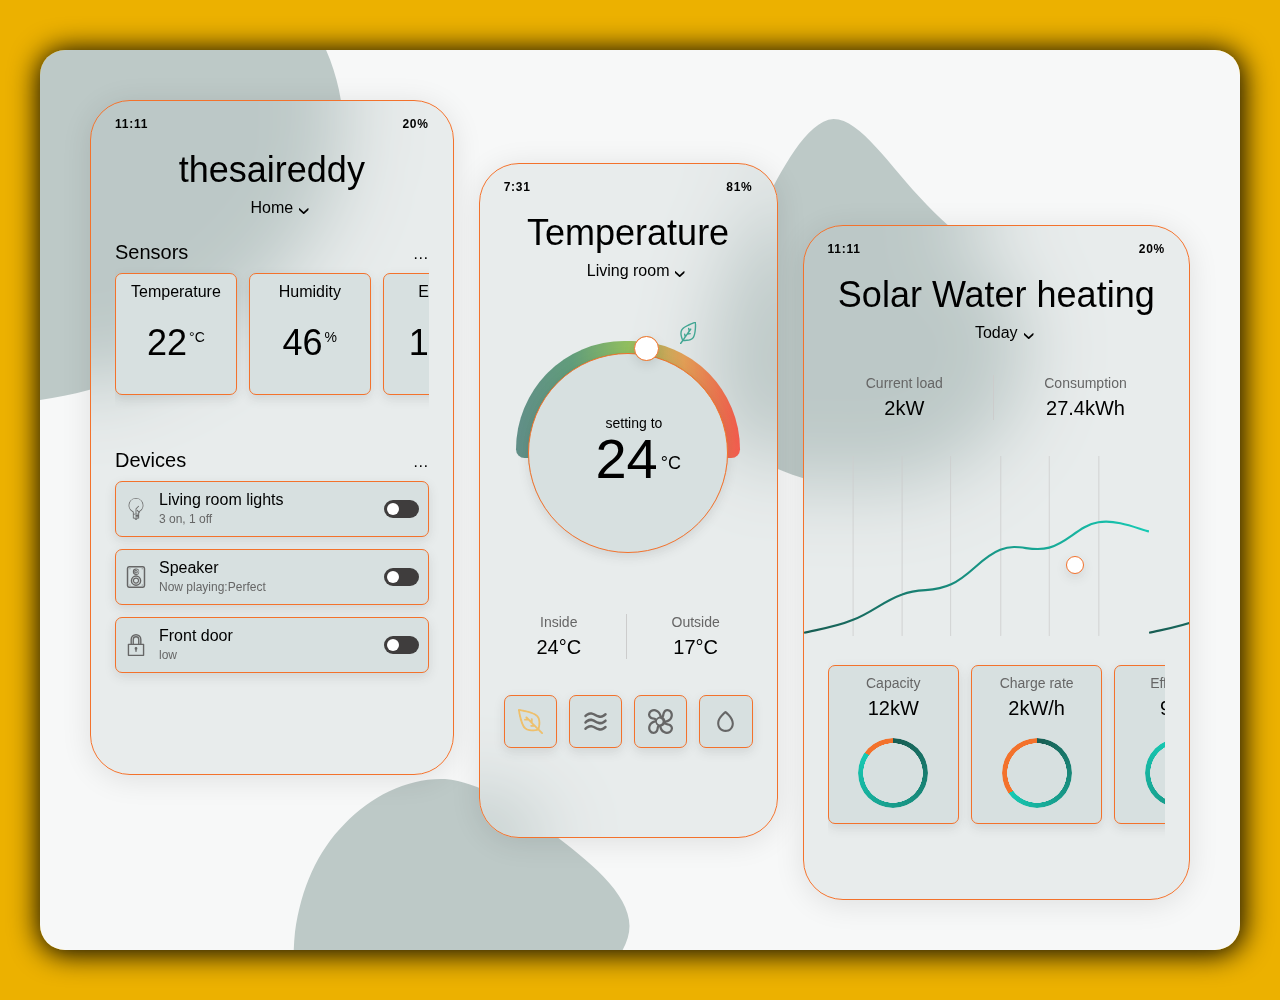
==== progess.html @ 6fe64f13 "added pages" ====
<!DOCTYPE html>
<html lang="en">

<head>
  <title>Home App Ui</title>
  <link rel="stylesheet" href="progess.css">
  <link rel="stylesheet" href="login.html">
  <meta name="viewport" content="width=device-width, initial-scale=1.0">
</head>

<body>
  <div class="container">
    <div class="screen-1">
      <div class="ui--statusbar">
        <span>11:11</span>
        <span>20%</span>
      </div>
      <div class="ui--screen-header">
        <span class="ui--screen-title">thesaireddy</span>
        <div class="ui--dropdown-menu">
          <button class="dropdown-toggle arrow">Home</button>
          <ul class="dropdown-item">
            <li>Office</li>
            <li>Balcony</li>            
          </ul>
        </div>
      </div>
      <div class="ui--screen-section">
        <div class="ui--section-title">
          <span>Sensors</span>
          <div class="ui--dropdown-menu">
            <button class="dropdown-toggle">&hellip;</button>
            <ul class="dropdown-item right">
              <li>Refresh</li>
              <li>Manage sensors</li>
            </ul>
          </div>
        </div>
        <div class="ui--horizontal-scroll">
          <div class="ui--card ui--card-square">
            <span class="ui-card--title">Temperature</span>
            <span class="ui-card--value">22<span class="suffix">°C</span></span>
          </div>
          <div class="ui--card ui--card-square">
            <span class="ui-card--title">Humidity</span>
            <span class="ui-card--value">46<span class="suffix">%</span></span>
          </div>
          <div class="ui--card ui--card-square">
            <span class="ui-card--title">Energy</span>
            <span class="ui-card--value">17<span class="suffix">kWh</span></span>
          </div>
        </div>
      </div>
      <div class="ui--screen-section">
        <div class="ui--section-title">
          <span>Devices</span>
          <div class="ui--dropdown-menu">
            <button class="dropdown-toggle">&hellip;</button>
            <ul class="dropdown-item right">
              <li>Refresh</li>
              <li>Manage devices</li>
            </ul>
          </div>
        </div>
        <div class="ui--stack">
          <div class="ui--card">
            <div class="ui-card--icon icon-lightbulb"></div>
            <div>
              <span class="ui-card--title">Living room lights</span>
              <span class="ui-card--subtitle">3 on, 1 off</span>
            </div>
            <div class="ui--toggle">
              <input type="checkbox" id="living-room-lights" />
              <label for="living-room-lights">Toggle</label>
            </div>
          </div>
          <div class="ui--card">
            <div class="ui-card--icon icon-speaker"></div>
            <div>
              <span class="ui-card--title">Speaker</span>
              <span class="ui-card--subtitle">Now playing:Perfect</span>
            </div>
            <div class="ui--toggle">
              <input type="checkbox" id="kitchen-speaker" />
              <label for="kitchen-speaker">Toggle</label>
            </div>
          </div>
          <div class="ui--card">
            <div class="ui-card--icon icon-lock"></div>
            <div>
              <span class="ui-card--title">Front door</span>
              <span class="ui-card--subtitle">low</span>
            </div>
            <div class="ui--toggle">
              <input type="checkbox" id="front-door" />
              <label for="front-door">Toggle</label>
            </div>
          </div>
        </div>
      </div>
    </div>
    <div class="screen-2">
      <div class="ui--statusbar">
        <span>7:31</span>
        <span>81%</span>
      </div>
      <div class="ui--screen-header">
        <span class="ui--screen-title">Temperature</span>
        <div class="ui--dropdown-menu">
          <button class="dropdown-toggle arrow">Living room</button>
          <ul class="dropdown-item">
            <li>Kitchen</li>
            <li>Dining room</li>
            <li>Master bedroom</li>
            <li>Office</li>
          </ul>
        </div>
      </div>
      <div class="ui--screen-section">
        <div class="ui--dial-wrapper">
          <div class="ui-dial--outer">
            <div id="range--selector"></div>
            <div id="range"></div>
          </div>
          <div class="ui--dial-inner">
            <span class="ui--dial-status">&nbsp;&nbsp;&nbsp;setting to</span>
            <span class="ui--dial-value">24<span class="suffix">°C</span>
          </div>
        </div>
      </div>
      <div class="ui--screen-section">
        <div class="ui--stack-horizontal" style="margin-top: 36px">
          <div class="ui--detail">
            <span class="ui--detail-title">Inside</span>
            <span class="ui--detail-value">24<span class="suffix">°C</span></span>
          </div>
          <div class="vertical-separator"></div>
          <div class="ui--detail">
            <span class="ui--detail-title">Outside</span>
            <span class="ui--detail-value">17<span class="suffix">°C</span></spa>
          </div>
        </div>
      </div>
      <div class="ui--screen-section">
        <div class="ui--stack-horizontal" style="margin-top: 36px">
          <div class="ui--card ui--card-square-sm">
            <div class="ui--button">
              <input type="checkbox" id="eco-mode" checked>
              <label for="eco-mode" class="icon-eco">Eco mode</label>
            </div>
          </div>
          <div class="ui--card ui--card-square-sm">
            <div class="ui--button">
              <input type="checkbox" id="air-flow">
              <label for="air-flow" class="icon-air">Air flow</label>
            </div>
          </div>
          <div class="ui--card ui--card-square-sm">
            <div class="ui--button">
              <input type="checkbox" id="fan-speed">
              <label for="fan-speed" class="icon-fan">Fan speed</label>
            </div>
          </div>
          <div class="ui--card ui--card-square-sm">
            <div class="ui--button">
              <input type="checkbox" id="humidity">
              <label for="humidity" class="icon-water">Humidity</label>
            </div>
          </div>
        </div>
      </div>
    </div>
    <div class="screen-3">
      <div class="ui--statusbar">
        <span>11:11</span>
        <span>20%</span>
      </div>
      <div class="ui--screen-header">
        <span class="ui--screen-title">Solar Water heating</span>
        <div class="ui--dropdown-menu">
          <button class="dropdown-toggle arrow">Today</button>
          <ul class="dropdown-item">
            <li>Yesterday</li>
            <li>This week</li>
            <li>Last week</li>
            <li>This month</li>
          </ul>
        </div>
      </div>
      <div class="ui--screen-section">
        <div class="ui--screen-section">
          <div class="ui--stack-horizontal">
            <div class="ui--detail">
              <span class="ui--detail-title">Current load</span>
              <span class="ui--detail-value">2<span class="suffix">kW</span></span>
            </div>
            <div class="vertical-separator"></div>
            <div class="ui--detail">
              <span class="ui--detail-title">Consumption</span>
              <span class="ui--detail-value">27.4<span class="suffix">kWh</span></spa>
            </div>
          </div>
        </div>
        <div class="ui--screen-section">
          <div class="ui--graph"></div>
          <div class="ui-graph--marker"></div>
        </div>
        <div class="ui--screen-section">
          <div class="ui--horizontal-scroll">
            <div class="ui--card ui--card-square">
              <div class="ui--detail">
                <span class="ui--detail-title">Capacity</span>
                <span class="ui--detail-value">12<span class="suffix">kW</span></spa>
              </div>
              <div class="ui--chart-pie" style="--p:85">
                <span>85%</span>
              </div>
            </div>
            <div class="ui--card ui--card-square">
              <div class="ui--detail">
                <span class="ui--detail-title">Charge rate</span>
                <span class="ui--detail-value">2<span class="suffix">kW/h</span></spa>
              </div>
              <div class="ui--chart-pie" style="--p:65">
                <span>4h<br />to full</span>
              </div>
            </div>
            <div class="ui--card ui--card-square">
              <div class="ui--detail">
                <span class="ui--detail-title">Efficiency</span>
                <span class="ui--detail-value">95<span class="suffix">%</span></spa>
              </div>
              <div class="ui--chart-pie" style="--p:95">
                <span>95%</span>
              </div>
            </div>
          </div>
        </div>
      </div>
    </div>
</body>
<script type="module" src="script.js"></script>

</html>
---- progess.css ----
:root {
    --primary-bg: #ECB100;
    --primary-fg: #d7e0e0;
    --primary-shadow: #020202;
    --primary-border: #F3722C;
    --secondary-shadow: 0 4px 12px rgba(0, 0, 0, 0.1);
    }
    
    * {
    box-sizing: border-box;
    }
    
    *:focus {
    outline: none;
    }
    
    ::-webkit-scrollbar {
    width: 14px;
    height: 11px;
    }
    
    ::-webkit-scrollbar-thumb {
    height: 6px;
    border: 4px solid rgba(0, 0, 0, 0);
    background-clip: padding-box;
    background-color: rgba(0, 0, 0, 0.2);
    -webkit-border-radius: 7px;
    -webkit-box-shadow: inset -1px -1px 0px rgba(0, 0, 0, 0.05), inset 1px 1px 0px rgba(0, 0, 0, 0.05);
    }
    
    ::-webkit-scrollbar-button {
    display: none;
    width: 0;
    height: 0;
    }
    
    ::-webkit-scrollbar-corner {
    background-color: transparent;
    }
    
    html,
    body {
    width: 100%;
    height: auto;
    margin: 0;
    font-family: system, -apple-system, ".SFNSText-Regular", "San Francisco", "Roboto", "Segoe UI", "Helvetica Neue", "Lucida Grande", sans-serif;
    font-size: 16px;
    }
    
    body {
    background-color: var(--primary-bg);
    }
    
    .container {
    width: 1200px;
    height: 900px;
    margin: 50px auto;
    padding: 50px;
    border-radius: 25px;
    box-shadow: 1px 2px 29px 2px var(--primary-shadow);
    display: flex;
    grid-template-columns: 0.33fr 0.33fr 0.33fr;
    grid-template-rows: 1fr;
    gap: 0px 25px;
    grid-template-areas: "screen-1 screen-2 screen-3";
    background-image: url("data:image/svg+xml,%3Csvg xmlns='http://www.w3.org/2000/svg' viewBox='0 0 900 600'%3E %3Cpath fill='%23f7f8f8' d='M0 0h900v600H0z'/%3E %3Cpath fill='%23BDC9C7' d='M147-53c38 24 61 77 54 124s-44 87-82 114c-38 28-78 43-124 49-45 6-96 1-115-26-19-28-6-79-3-127s-5-94 14-117S-44-60 5-64c50-4 104-12 142 11Zm444 156c24 25 54 44 64 72 9 29-2 67-27 89-24 23-62 30-96 26s-64-19-77-41c-12-23-8-53-1-77 6-23 14-40 27-66 13-25 30-59 48-60 18 0 37 31 62 57ZM340 521c25 19 53 41 53 63s-28 44-53 54-47 8-74 13-58 17-77 7c-18-11-22-42-19-70 4-29 15-54 33-72 18-19 43-31 67-30 23 2 45 17 70 35Z'/%3E %3C/svg%3E");
    background-size: cover;
    }
    
    .screen-1,
    .screen-2,
    .screen-3 {
    backdrop-filter: blur(40px);
    background: rgba(189, 201, 199, 0.25);
    border-radius: 16px;
    box-shadow: 0 4px 30px rgba(0, 0, 0, 0.1);
    border: 1px solid var(--primary-border);
    height: 675px;
    border-radius: 40px;
    padding: 16px 24px;
    overflow: hidden;
    }
    
    .screen-1 {
    grid-area: screen-1;
    align-self: start;
    }
    
    .screen-2 {
    grid-area: screen-2;
    align-self: center;
    }
    
    .screen-3 {
    grid-area: screen-3;
    align-self: end;
    }
    
    .ui--statusbar {
    display: flex;
    flex-direction: row;
    justify-content: space-between;
    }
    
    .ui--statusbar span {
    font-size: 12px;
    font-weight: bold;
    letter-spacing: 0.75px;
    }
    
    .ui--screen-header {
    display: flex;
    flex-direction: column;
    justify-content: center;
    align-items: center;
    padding: 18px 0 24px 0;
    }
    
    .ui--screen-title {
    font-size: 36px;
    margin-bottom: 8px;
    pointer-events: none;
    }
    
    .ui--dropdown-menu {
    position: relative;
    }
    
    .ui--dropdown-menu:focus-within .dropdown-item {
    display: block;
    }
    
    .ui--dropdown-menu .dropdown-toggle {
    all: unset;
    font-size: 16px;
    position: relative;
    cursor: pointer;
    }
    
    .ui--dropdown-menu .dropdown-toggle.arrow::after {
    content: "›";
    position: absolute;
    transform: rotate(90deg);
    right: -16px;
    bottom: -8px;
    font-size: 24px;
    }
    
    .ui--dropdown-menu .dropdown-toggle.arrow:focus::after {
    transform: rotate(270deg);
    right: -10px;
    }
    
    .ui--dropdown-menu .dropdown-item {
    position: absolute;
    top: 0;
    left: 50%;
    transform: translateX(-50%);
    width: 150px;
    display: none;
    z-index: 3;
    transition: all 0.5s ease;
    list-style: none;
    margin: 36px 0 0 0;
    padding: 0;
    text-align: center;
    background: var(--primary-fg);
    box-shadow: var(--secondary-shadow);
    border: 1px solid var(--primary-border);
    border-radius: 7px;
    backdrop-filter: blur(40px);
    }
    
    .ui--dropdown-menu .dropdown-item.right {
    right: -80px;
    left: unset;
    text-align: left;
    }
    
    .ui--dropdown-menu .dropdown-item li {
    padding: 8px 12px;
    margin: 6px 0;
    cursor: pointer;
    line-height: 1;
    font-size: 16px;
    }
    
    .ui--screen-section+.ui--screen-section {
    margin-top: 36px;
    }
    
    .ui--screen-section .ui--section-title {
    font-size: 20px;
    display: flex;
    flex-direction: row;
    justify-content: space-between;
    }
    
    .ui--horizontal-scroll {
    display: flex;
    overflow-x: scroll;
    padding: 9px 9px 18px 0;
    column-gap: 12px;
    }
    
    .ui--card {
    display: flex;
    flex-direction: row;
    align-items: center;
    backdrop-filter: blur(40px);
    width: 100%;
    padding: 9px;
    background: var(--primary-fg);
    box-shadow: var(--secondary-shadow);
    border: 1px solid var(--primary-border);
    border-radius: 7px;
    }
    
    .ui--card.ui--card-square {
    flex-direction: column;
    aspect-ratio: 1/1;
    min-width: 40%;
    }
    
    .ui--card.ui--card-square-sm {
    flex-direction: column;
    aspect-ratio: 1/1;
    justify-content: center;
    }
    
    .ui--card.ui--card-square-sm .ui-card--icon {
    width: 25px;
    height: 25px;
    }
    
    .ui--card.ui--card-square-sm .ui-card--icon.active {
    filter: sepia(1) brightness(1.25) contrast(2.5);
    }
    
    .ui--card .ui-card--title {
    margin-top: 0;
    display: block;
    pointer-events: none;
    }
    
    .ui--card .ui-card--subtitle {
    color: #666;
    font-size: 12px;
    pointer-events: none;
    }
    
    .ui--card .ui-card--value {
    margin: auto;
    font-size: 36px;
    pointer-events: none;
    }
    
    .ui--card .ui-card--value .suffix {
    font-size: 14px;
    vertical-align: super;
    margin-left: 2px;
    }
    
    .ui--card .ui-card--icon {
    font-size: 0px;
    width: 22px;
    height: 22px;
    }
    
    .ui--stack .ui--card .ui-card--icon {
    margin-right: 12px;
    }
    
    .ui--stack .ui--card .ui--toggle {
    margin-left: auto;
    }
    
    .ui--stack-horizontal {
    display: flex;
    flex-direction: row;
    justify-content: space-evenly;
    column-gap: 12px;
    margin: 9px 0;
    }
    
    .ui--stack-horizontal .vertical-separator {
    width: 1px;
    background: #ccc;
    }
    
    .ui--stack {
    display: flex;
    flex-direction: column;
    row-gap: 12px;
    margin: 9px 0;
    }
    
    .ui--toggle input[type=checkbox] {
    height: 0;
    width: 0;
    visibility: hidden;
    float: left;
    }
    
    .ui--toggle label {
    cursor: pointer;
    text-indent: -9999px;
    width: 35px;
    height: 18px;
    background: rgb(63, 61, 61);
    display: block;
    border-radius: 35px;
    position: relative;
    }
    
    .ui--toggle label:after {
    content: "";
    position: absolute;
    top: 3px;
    left: 3px;
    width: 12px;
    height: 12px;
    background: #fff;
    border-radius: 18px;
    transition: 0.3s;
    }
    
    .ui--toggle input:checked+label {
    background: #e20808;
    }
    
    .ui--toggle input:checked+label:after {
    left: calc(100% - 3px);
    transform: translateX(-100%);
    }
    
    .ui--toggle label:active:after {
    width: 16px;
    }
    
    .ui--button input[type=checkbox] {
    height: 0;
    width: 0;
    visibility: hidden;
    float: left;
    }
    
    .ui--button label {
    cursor: pointer;
    text-indent: -9999px;
    width: 25px;
    height: 25px;
    display: block;
    position: relative;
    }
    
    .ui--button input:checked+label {
    filter: sepia(1) brightness(1.25) contrast(2.5);
    }
    
    .ui--dial-wrapper {
    height: 250px;
    display: flex;
    flex-direction: row;
    justify-content: center;
    margin-top: 24px;
    position: relative;
    }
    
    .ui-dial--outer {
    position: relative;
    }
    
    #range--selector {
    position: absolute;
    width: 25px;
    height: 25px;
    background: #fff;
    box-shadow: var(--secondary-shadow);
    backdrop-filter: blur(40px);
    border: 1px solid var(--primary-border);
    top: 8px;
    left: 52.5%;
    border-radius: 50%;
    z-index: 2;
    cursor: pointer;
    }
    
    #range--selector::before {
    content: "18°C";
    color: #666;
    font-size: 14px;
    position: absolute;
    top: -28px;
    opacity: 0;
    transition: opacity 0.2s;
    }
    
    #range--selector:hover::before {
    opacity: 1;
    }
    
    #range {
    position: relative;
    width: 250px;
    height: 125px;
    border-radius: 125px 125px 10px 10px;
    border: 30px solid transparent;
    background-clip: padding-box;
    border-bottom: 0;
    }
    
    #range::before {
    content: "";
    position: absolute;
    top: -12px;
    right: -12px;
    bottom: 0;
    left: -12px;
    z-index: -1;
    margin: -5px;
    border-radius: inherit;
    background: linear-gradient(to right, #185c52, #18723e, #62a613, #e27708, #ff1400);
    opacity: 0.65;
    }
    
    #range::after {
    content: "";
    position: absolute;
    top: -35px;
    right: 25px;
    height: 20px;
    width: 20px;
    color: #666;
    transform: rotate(80deg);
    background-image: url("data:image/svg+xml,%3Csvg xmlns='http://www.w3.org/2000/svg' xml:space='preserve' viewBox='0 0 297 297'%3E %3Cpath fill='%2342a693' d='m294 279-39-39c6-25 27-119-19-164C186 26 19 1 12 0 9 0 5 1 3 3s-3 6-3 9c1 7 26 174 76 224 19 19 49 29 88 29 33 0 63-7 76-10l39 39a10 10 0 0 0 15 0c4-4 4-11 0-15zm-130-35c-34 0-58-8-73-23-19-18-37-61-52-122-8-31-13-59-16-76 17 3 45 8 76 16 61 15 104 33 122 52 32 32 23 99 16 131l-63-63v-40a10 10 0 0 0-21 0v19l-48-48a11 11 0 0 0-15 15l11 11H83a10 10 0 0 0 0 21h39l52 52h-18a10 10 0 0 0 0 21h39l27 27c-14 3-36 7-58 7z'/%3E %3C/svg%3E");
    }
    
    .ui--dial-inner {
    display: flex;
    flex-direction: column;
    justify-content: center;
    align-items: center;
    backdrop-filter: blur(40px);
    position: absolute;
    top: 25px;
    left: 50%;
    transform: translateX(-50%);
    width: 200px;
    height: 200px;
    border-radius: 50%;
    background: var(--primary-fg);
    box-shadow: var(--secondary-shadow);
    border: 1px solid var(--primary-border);
    pointer-events: none;
    }
    
    .ui--dial-status {
    font-size: 14px;
    margin-top: -4px;
    }
    
    .ui--dial-value {
    display: flex;
    flex-direction: row;
    align-items: center;
    font-size: 56px;
    line-height: 1;
    }
    
    .ui--dial-value .suffix {
    font-size: 18px;
    width: 0px;
    float: right;
    margin-top: 9px;
    margin-left: 3px;
    }
    
    .ui--detail {
    text-align: center;
    }
    
    .ui--detail .ui--detail-title {
    display: block;
    font-size: 14px;
    color: #666;
    margin-bottom: 6px;
    }
    
    .ui--detail .ui--detail-value {
    font-size: 20px;
    }
    
    .ui--graph {
    position: relative;
    margin: 16px -24px -16px -24px;
    width: calc(100% + 48px);
    height: 180px;
    background-image: url("data:image/svg+xml,%3Csvg xmlns='http://www.w3.org/2000/svg' xmlns:xlink='http://www.w3.org/1999/xlink' viewBox='0 0 640 334'%3E %3Cdefs%3E %3ClinearGradient id='a'%3E %3Cstop offset='0' stop-color='%23185c52'/%3E %3Cstop offset='1' stop-color='%2317cab4'/%3E %3C/linearGradient%3E %3ClinearGradient xlink:href='%23a' id='b' x1='-.3' x2='640.3' y1='224.9' y2='224.9' gradientUnits='userSpaceOnUse'/%3E %3C/defs%3E %3Cpath fill='none' stroke='%23ccc' stroke-width='1.5' d='M182 0v334M272 0v334M365 0v334M91 0v334'/%3E %3Cpath fill='none' d='M0 328c18-5 55-9 91-24 36-14 55-34 91-47 36-14 55-2 91-19 36-16 55-50 91-64s55 6 91-4 55-41 91-47 73 13 91 17'/%3E %3Cpath fill='none' stroke='%23ccc' stroke-width='1.5' d='M455 0v334M547 0v334'/%3E %3Cpath fill='none' stroke='url(%23b)' stroke-width='4' d='M0 328c18-5 55-9 91-24 36-14 55-34 91-47 36-14 55-2 91-19 36-16 55-50 91-64s55 6 91-4 55-41 91-47 76 13 94 17'/%3E %3C/svg%3E");
    background-size: contain;
    }
    
    .ui-graph--marker {
    backdrop-filter: blur(40px);
    content: "";
    position: absolute;
    width: 18px;
    height: 18px;
    background: #ffffff;
    box-shadow: var(--secondary-shadow);
    border: 1px solid var(--primary-border);
    top: 49%;
    left: 68%;
    border-radius: 50%;
    z-index: 2;
    cursor: pointer;
    }
    
    .ui-graph--marker::after {
    content: "8.021 kWh";
    opacity: 0;
    width: max-content;
    position: absolute;
    top: -50px;
    left: 50%;
    transform: translateX(-50%);
    transition: opacity 0.2s;
    }
    
    .ui-graph--marker:hover::after {
    opacity: 1;
    }
    
    .ui--chart-pie {
    width: 70px;
    aspect-ratio: 1/1;
    position: relative;
    display: inline-grid;
    margin: 18px 6px 6px;
    place-content: center;
    color: #666;
    text-align: center;
    font-size: 14px;
    cursor: pointer;
    }
    
    .ui--chart-pie span {
    opacity: 0;
    transition: opacity 0.2s;
    }
    
    .ui--chart-pie:hover span {
    opacity: 1;
    }
    
    .ui--chart-pie::before {
    content: "";
    position: absolute;
    border-radius: 50%;
    }
    
    .ui--chart-pie::before {
    inset: 0;
    background: conic-gradient(#185c52 0%, #17cab4 calc(var(--p) * 1%), var(--primary-border) 0);
    -webkit-mask-image: radial-gradient(farthest-side, #0000 calc(99% - 5px), #000 calc(100% - 5px));
    mask-image: radial-gradient(farthest-side, #0000 calc(99% - 5px), #000 calc(100% - 5px));
    }
    
    .icon-lightbulb {
    background-image: url("data:image/svg+xml,%3Csvg xmlns='http://www.w3.org/2000/svg' xml:space='preserve' viewBox='0 0 512 512'%3E %3Cpath fill='%23666666' d='M183 329v140c0 6 4 10 10 10h30a33 33 0 0 0 66 0h30c6 0 10-4 10-10V329a172 172 0 1 0-146 0zm73 163c-7 0-13-6-13-13h26c0 7-6 13-13 13zm53-95h-59a10 10 0 0 0 0 20h59v10h-59a10 10 0 0 0 0 21h59v11H203v-73h106ZM256 20a152 152 0 0 1 59 293c-3 2-6 5-6 9v44h-43V257l57-57a10 10 0 0 0-15-14l-59 60c-2 2-3 4-3 7v113h-43v-44c0-4-3-7-6-9a152 152 0 0 1 59-293z'/%3E %3Cpath fill='%23666666' d='m276 294 30 30a10 10 0 0 0 15-15l-30-30a10 10 0 0 0-15 0c-4 4-4 11 0 15zm55 55 3 2a10 10 0 0 0 14-14l-3-3a10 10 0 0 0-14 0c-4 4-4 11 0 15z'/%3E %3C/svg%3E");
    }
    
    .icon-speaker {
    background-image: url("data:image/svg+xml,%3Csvg xmlns='http://www.w3.org/2000/svg' xml:space='preserve' viewBox='0 0 297 297'%3E %3Cpath fill='%23666' d='M239 0H58a33 33 0 0 0-34 33v231a33 33 0 0 0 34 33h181a33 33 0 0 0 34-33V33a33 33 0 0 0-34-33zm14 264a14 14 0 0 1-14 13H58a14 14 0 0 1-14-13V33a14 14 0 0 1 14-13h181a14 14 0 0 1 14 13v231z'/%3E %3Cpath fill='%23666' d='M149 126a71 71 0 1 0 0 143 71 71 0 0 0 0-143zm0 123a51 51 0 1 1 0-103 51 51 0 0 1 0 103zm0-148a24 24 0 1 0-1-48 24 24 0 0 0 1 48zm0-34a10 10 0 0 1 0 20 10 10 0 0 1 0-20z'/%3E %3Cpath fill='%23666' d='M149 120a43 43 0 1 0-1-86 43 43 0 0 0 1 86zm0-73a31 31 0 1 1-1 61 31 31 0 0 1 1-61zm0 109a41 41 0 0 0-42 41 41 41 0 0 0 83 0 41 41 0 0 0-42-41zm0 68a26 26 0 0 1-27-27 26 26 0 0 1 53 0 26 26 0 0 1-26 27zM67 31a7 7 0 0 0-5 2 7 7 0 0 0 5 12 7 7 0 0 0 5-12 7 7 0 0 0-5-2zm165 0a7 7 0 0 0-5 2 7 7 0 0 0 5 12 7 7 0 0 0 7-7c0-2 0-4-2-5a7 7 0 0 0-5-2zM67 250a7 7 0 0 0-5 3 7 7 0 0 0 5 11 7 7 0 0 0 7-7 7 7 0 0 0-2-4 7 7 0 0 0-5-3zm165 0a7 7 0 0 0-5 3 7 7 0 0 0-2 4 7 7 0 0 0 12 5 7 7 0 0 0 0-9 7 7 0 0 0-5-3z'/%3E %3C/svg%3E");
    }
    
    .icon-lock {
    background-image: url("data:image/svg+xml,%3Csvg xmlns='http://www.w3.org/2000/svg' viewBox='0 0 512 512'%3E %3Cpath fill='%23666' d='M432 224h-48v-96a128 128 0 0 0-256 0v96H80a16 16 0 0 0-16 16v256a16 16 0 0 0 16 16h352a16 16 0 0 0 16-16V240a16 16 0 0 0-16-16zm-272-96a96 96 0 0 1 192 0v96h-16v-96a80 80 0 0 0-160 0v96h-16v-96zm48 96v-96a48 48 0 0 1 96 0v96h-96zm208 256H96V256h320v224z'/%3E %3Cpath fill='%23666' d='M256 304a32 32 0 0 0-32 32 32 32 0 0 0 16 28v36a16 16 0 0 0 32 0v-36a32 32 0 0 0 16-28 32 32 0 0 0-32-32z'/%3E %3C/svg%3E");
    }
    
    .icon-eco {
    background-image: url("data:image/svg+xml,%3Csvg xmlns='http://www.w3.org/2000/svg' xml:space='preserve' viewBox='0 0 297 297'%3E %3Cpath fill='%23666666' d='m294 279-39-39c6-25 27-119-19-164C186 26 19 1 12 0 9 0 5 1 3 3s-3 6-3 9c1 7 26 174 76 224 19 19 49 29 88 29 33 0 63-7 76-10l39 39a10 10 0 0 0 15 0c4-4 4-11 0-15zm-130-35c-34 0-58-8-73-23-19-18-37-61-52-122-8-31-13-59-16-76 17 3 45 8 76 16 61 15 104 33 122 52 32 32 23 99 16 131l-63-63v-40a10 10 0 0 0-21 0v19l-48-48a11 11 0 0 0-15 15l11 11H83a10 10 0 0 0 0 21h39l52 52h-18a10 10 0 0 0 0 21h39l27 27c-14 3-36 7-58 7z'/%3E %3C/svg%3E");
    }
    
    .icon-air {
    background-image: url("data:image/svg+xml,%3Csvg xmlns='http://www.w3.org/2000/svg' viewBox='0 0 20 20'%3E %3Cpath fill='%23666666' d='M2.6 6.4c1.8-1.5 3.2-2.7 7-.6 1.7 1 3.2 1.4 4.4 1.4 2 0 3.5-1.2 4.6-2.2a1 1 0 0 0 .2-1.4 1 1 0 0 0-1.4-.2c-1.8 1.5-3.2 2.7-7 .6-4.9-2.8-7.2-.8-9 .8a1 1 0 0 0-.2 1.4 1 1 0 0 0 1.4.2zm14.8 2.1c-1.8 1.5-3.2 2.7-7 .6-4.9-2.8-7.2-.8-9 .8a1 1 0 0 0-.2 1.4 1 1 0 0 0 1.4.2c1.8-1.5 3.2-2.7 7-.6 1.7 1 3.2 1.4 4.4 1.4 2 0 3.5-1.2 4.6-2.2a1 1 0 0 0 .2-1.4 1 1 0 0 0-1.4-.2zm0 5.1c-1.8 1.5-3.2 2.7-7 .6-4.9-2.8-7.2-.8-9 .8a1 1 0 0 0-.2 1.4 1 1 0 0 0 1.4.2c1.8-1.5 3.2-2.7 7-.6 1.7 1 3.2 1.4 4.4 1.4 2 0 3.5-1.2 4.6-2.2a1 1 0 0 0 .2-1.4 1 1 0 0 0-1.4-.2z'/%3E %3C/svg%3E");
    }
    
    .icon-fan {
    background-image: url("data:image/svg+xml,%3Csvg xmlns='http://www.w3.org/2000/svg' xml:space='preserve' viewBox='0 0 165 165'%3E %3Cpath fill='%23666' d='M154 104c-8-7-17-8-24-10-5 0-8-1-12-3 19-4 34-14 41-29a48 48 0 0 0-1-45 35 35 0 0 0-27-17c-10-1-21 3-27 11a45 45 0 0 0-10 24l-3 12C87 28 77 13 62 6a48 48 0 0 0-45 1A35 35 0 0 0 0 34a32 32 0 0 0 11 27c8 7 16 8 24 9l12 4c-19 4-34 14-41 29a48 48 0 0 0 1 45 35 35 0 0 0 30 17c10 0 18-4 24-11 7-8 8-17 10-24 0-5 1-8 3-12 4 19 14 34 29 41a46 46 0 0 0 21 6c8 0 16-3 24-7a35 35 0 0 0 17-27c1-10-3-20-11-27zm-72-3a19 19 0 1 1 0-37 19 19 0 0 1 0 37zm27-64c1-6 2-11 6-16a17 17 0 0 1 15-6c6 1 12 4 15 9a33 33 0 0 1 1 31c-5 11-16 18-31 21a34 34 0 0 0-12-20c4-7 5-13 6-19zM21 50a17 17 0 0 1-6-15c1-6 4-12 9-15a33 33 0 0 1 31-1c11 5 18 16 21 30a34 34 0 0 0-20 13c-7-4-13-5-19-6s-11-2-16-6zm35 78c-1 6-2 11-6 16a17 17 0 0 1-15 6 20 20 0 0 1-15-9 33 33 0 0 1-1-31c5-11 16-18 30-21a34 34 0 0 0 13 20c-4 7-5 13-6 19zm94 2a20 20 0 0 1-9 15 33 33 0 0 1-31 1c-11-5-18-16-21-30a34 34 0 0 0 20-13c7 4 13 5 19 6s11 2 16 6a17 17 0 0 1 6 15z'/%3E %3C/svg%3E");
    }
    
    .icon-water {
    background-image: url("data:image/svg+xml,%3Csvg xmlns='http://www.w3.org/2000/svg' viewBox='0 0 24 24'%3E %3Cpath fill='%23666666' d='M12 22c4.6 0 8-3.5 8-8.2 0-6.3-7.1-11.4-7.4-11.6a1 1 0 0 0-1.2 0C11.1 2.4 4 7.5 4 13.7c0 4.8 3.4 8.3 8 8.3zm0-17.7c1.6 1.3 6 5.2 6 9.5 0 3.6-2.5 6.2-6 6.2s-6-2.6-6-6.3c0-4.2 4.4-8.2 6-9.4z'/%3E %3C/svg%3E");
    }
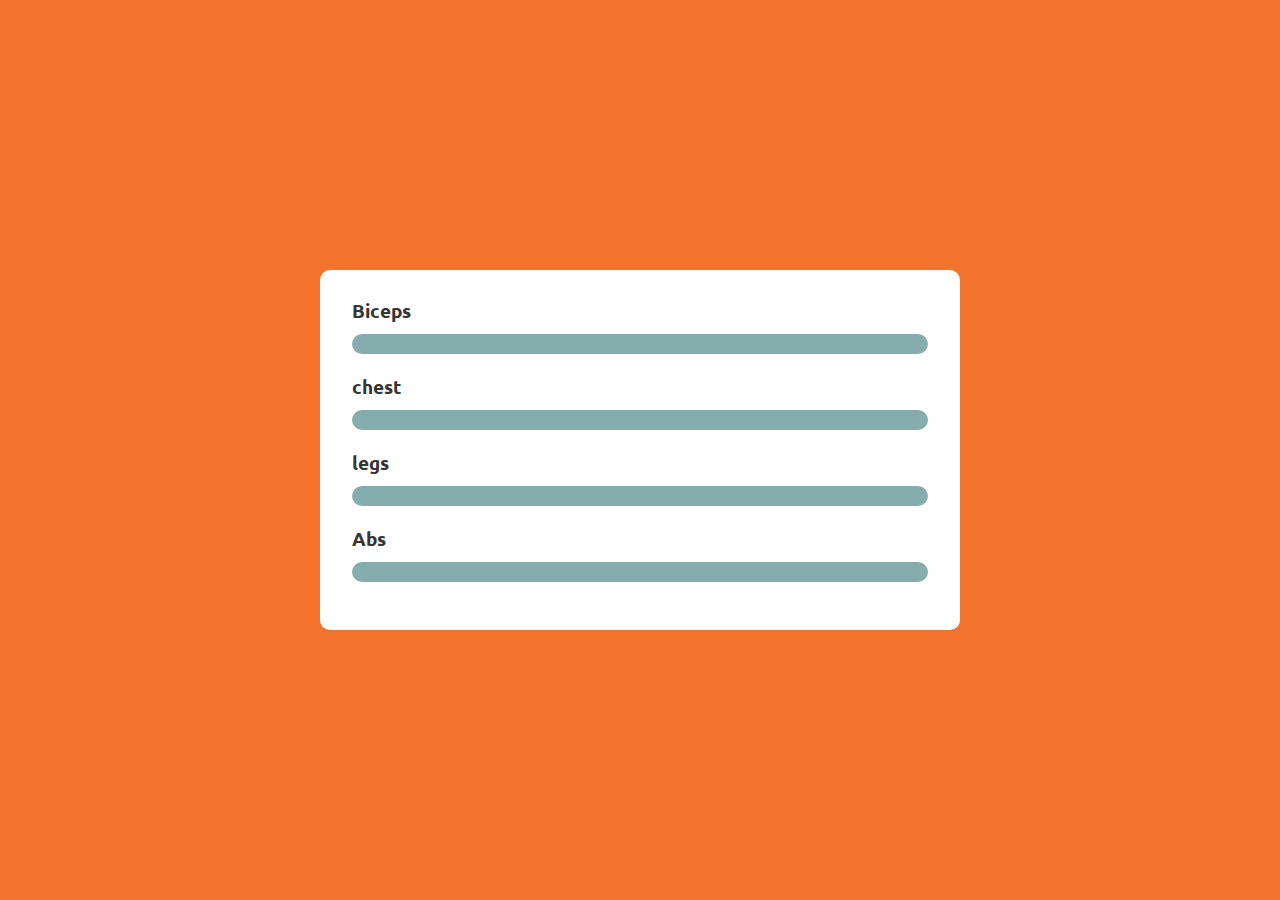
==== commit 9f621f59: "donr" ====
--- a/progess.html
+++ b/progess.html
@@ -1,244 +1,41 @@
 <!DOCTYPE html>
 <html lang="en">
-
 <head>
-  <title>Home App Ui</title>
-  <link rel="stylesheet" href="progess.css">
-  <link rel="stylesheet" href="login.html">
+  <meta charset="UTF-8">
   <meta name="viewport" content="width=device-width, initial-scale=1.0">
+  <link rel="stylesheet" href="progess.css"/>
+  <title>Progress</title>
 </head>
-
 <body>
-  <div class="container">
-    <div class="screen-1">
-      <div class="ui--statusbar">
-        <span>11:11</span>
-        <span>20%</span>
+  <link href="https://fonts.googleapis.com/css2?family=Ubuntu:wght@500&display=swap" rel="stylesheet">       
+  <div class="prgrs">
+          <div class="container">
+  
+              <h3>Biceps</h3>
+              <div class="prgrsbar">
+                  <div class="barbg">
+                      <span>90%</span>
+                  </div>
+              </div>
+              <h3>chest</h3>
+              <div class="prgrsbar">
+                  <div class="barbg">
+                      <span>70%</span>
+                  </div>
+              </div>
+              <h3>legs</h3>
+              <div class="prgrsbar">
+                  <div class="barbg">
+                      <span>50%</span>
+                  </div>
+              </div>
+              <h3>Abs</h3>
+              <div class="prgrsbar">
+                  <div class="barbg">
+                      <span>30%</span>
+                  </div>
+              </div>
+          </div>
       </div>
-      <div class="ui--screen-header">
-        <span class="ui--screen-title">thesaireddy</span>
-        <div class="ui--dropdown-menu">
-          <button class="dropdown-toggle arrow">Home</button>
-          <ul class="dropdown-item">
-            <li>Office</li>
-            <li>Balcony</li>            
-          </ul>
-        </div>
-      </div>
-      <div class="ui--screen-section">
-        <div class="ui--section-title">
-          <span>Sensors</span>
-          <div class="ui--dropdown-menu">
-            <button class="dropdown-toggle">&hellip;</button>
-            <ul class="dropdown-item right">
-              <li>Refresh</li>
-              <li>Manage sensors</li>
-            </ul>
-          </div>
-        </div>
-        <div class="ui--horizontal-scroll">
-          <div class="ui--card ui--card-square">
-            <span class="ui-card--title">Temperature</span>
-            <span class="ui-card--value">22<span class="suffix">°C</span></span>
-          </div>
-          <div class="ui--card ui--card-square">
-            <span class="ui-card--title">Humidity</span>
-            <span class="ui-card--value">46<span class="suffix">%</span></span>
-          </div>
-          <div class="ui--card ui--card-square">
-            <span class="ui-card--title">Energy</span>
-            <span class="ui-card--value">17<span class="suffix">kWh</span></span>
-          </div>
-        </div>
-      </div>
-      <div class="ui--screen-section">
-        <div class="ui--section-title">
-          <span>Devices</span>
-          <div class="ui--dropdown-menu">
-            <button class="dropdown-toggle">&hellip;</button>
-            <ul class="dropdown-item right">
-              <li>Refresh</li>
-              <li>Manage devices</li>
-            </ul>
-          </div>
-        </div>
-        <div class="ui--stack">
-          <div class="ui--card">
-            <div class="ui-card--icon icon-lightbulb"></div>
-            <div>
-              <span class="ui-card--title">Living room lights</span>
-              <span class="ui-card--subtitle">3 on, 1 off</span>
-            </div>
-            <div class="ui--toggle">
-              <input type="checkbox" id="living-room-lights" />
-              <label for="living-room-lights">Toggle</label>
-            </div>
-          </div>
-          <div class="ui--card">
-            <div class="ui-card--icon icon-speaker"></div>
-            <div>
-              <span class="ui-card--title">Speaker</span>
-              <span class="ui-card--subtitle">Now playing:Perfect</span>
-            </div>
-            <div class="ui--toggle">
-              <input type="checkbox" id="kitchen-speaker" />
-              <label for="kitchen-speaker">Toggle</label>
-            </div>
-          </div>
-          <div class="ui--card">
-            <div class="ui-card--icon icon-lock"></div>
-            <div>
-              <span class="ui-card--title">Front door</span>
-              <span class="ui-card--subtitle">low</span>
-            </div>
-            <div class="ui--toggle">
-              <input type="checkbox" id="front-door" />
-              <label for="front-door">Toggle</label>
-            </div>
-          </div>
-        </div>
-      </div>
-    </div>
-    <div class="screen-2">
-      <div class="ui--statusbar">
-        <span>7:31</span>
-        <span>81%</span>
-      </div>
-      <div class="ui--screen-header">
-        <span class="ui--screen-title">Temperature</span>
-        <div class="ui--dropdown-menu">
-          <button class="dropdown-toggle arrow">Living room</button>
-          <ul class="dropdown-item">
-            <li>Kitchen</li>
-            <li>Dining room</li>
-            <li>Master bedroom</li>
-            <li>Office</li>
-          </ul>
-        </div>
-      </div>
-      <div class="ui--screen-section">
-        <div class="ui--dial-wrapper">
-          <div class="ui-dial--outer">
-            <div id="range--selector"></div>
-            <div id="range"></div>
-          </div>
-          <div class="ui--dial-inner">
-            <span class="ui--dial-status">&nbsp;&nbsp;&nbsp;setting to</span>
-            <span class="ui--dial-value">24<span class="suffix">°C</span>
-          </div>
-        </div>
-      </div>
-      <div class="ui--screen-section">
-        <div class="ui--stack-horizontal" style="margin-top: 36px">
-          <div class="ui--detail">
-            <span class="ui--detail-title">Inside</span>
-            <span class="ui--detail-value">24<span class="suffix">°C</span></span>
-          </div>
-          <div class="vertical-separator"></div>
-          <div class="ui--detail">
-            <span class="ui--detail-title">Outside</span>
-            <span class="ui--detail-value">17<span class="suffix">°C</span></spa>
-          </div>
-        </div>
-      </div>
-      <div class="ui--screen-section">
-        <div class="ui--stack-horizontal" style="margin-top: 36px">
-          <div class="ui--card ui--card-square-sm">
-            <div class="ui--button">
-              <input type="checkbox" id="eco-mode" checked>
-              <label for="eco-mode" class="icon-eco">Eco mode</label>
-            </div>
-          </div>
-          <div class="ui--card ui--card-square-sm">
-            <div class="ui--button">
-              <input type="checkbox" id="air-flow">
-              <label for="air-flow" class="icon-air">Air flow</label>
-            </div>
-          </div>
-          <div class="ui--card ui--card-square-sm">
-            <div class="ui--button">
-              <input type="checkbox" id="fan-speed">
-              <label for="fan-speed" class="icon-fan">Fan speed</label>
-            </div>
-          </div>
-          <div class="ui--card ui--card-square-sm">
-            <div class="ui--button">
-              <input type="checkbox" id="humidity">
-              <label for="humidity" class="icon-water">Humidity</label>
-            </div>
-          </div>
-        </div>
-      </div>
-    </div>
-    <div class="screen-3">
-      <div class="ui--statusbar">
-        <span>11:11</span>
-        <span>20%</span>
-      </div>
-      <div class="ui--screen-header">
-        <span class="ui--screen-title">Solar Water heating</span>
-        <div class="ui--dropdown-menu">
-          <button class="dropdown-toggle arrow">Today</button>
-          <ul class="dropdown-item">
-            <li>Yesterday</li>
-            <li>This week</li>
-            <li>Last week</li>
-            <li>This month</li>
-          </ul>
-        </div>
-      </div>
-      <div class="ui--screen-section">
-        <div class="ui--screen-section">
-          <div class="ui--stack-horizontal">
-            <div class="ui--detail">
-              <span class="ui--detail-title">Current load</span>
-              <span class="ui--detail-value">2<span class="suffix">kW</span></span>
-            </div>
-            <div class="vertical-separator"></div>
-            <div class="ui--detail">
-              <span class="ui--detail-title">Consumption</span>
-              <span class="ui--detail-value">27.4<span class="suffix">kWh</span></spa>
-            </div>
-          </div>
-        </div>
-        <div class="ui--screen-section">
-          <div class="ui--graph"></div>
-          <div class="ui-graph--marker"></div>
-        </div>
-        <div class="ui--screen-section">
-          <div class="ui--horizontal-scroll">
-            <div class="ui--card ui--card-square">
-              <div class="ui--detail">
-                <span class="ui--detail-title">Capacity</span>
-                <span class="ui--detail-value">12<span class="suffix">kW</span></spa>
-              </div>
-              <div class="ui--chart-pie" style="--p:85">
-                <span>85%</span>
-              </div>
-            </div>
-            <div class="ui--card ui--card-square">
-              <div class="ui--detail">
-                <span class="ui--detail-title">Charge rate</span>
-                <span class="ui--detail-value">2<span class="suffix">kW/h</span></spa>
-              </div>
-              <div class="ui--chart-pie" style="--p:65">
-                <span>4h<br />to full</span>
-              </div>
-            </div>
-            <div class="ui--card ui--card-square">
-              <div class="ui--detail">
-                <span class="ui--detail-title">Efficiency</span>
-                <span class="ui--detail-value">95<span class="suffix">%</span></spa>
-              </div>
-              <div class="ui--chart-pie" style="--p:95">
-                <span>95%</span>
-              </div>
-            </div>
-          </div>
-        </div>
-      </div>
-    </div>
 </body>
-<script type="module" src="script.js"></script>
-
-</html>
+</html>--- a/progess.css
+++ b/progess.css
@@ -1,595 +1,105 @@
-:root {
-    --primary-bg: #ECB100;
-    --primary-fg: #d7e0e0;
-    --primary-shadow: #020202;
-    --primary-border: #F3722C;
-    --secondary-shadow: 0 4px 12px rgba(0, 0, 0, 0.1);
-    }
-    
-    * {
-    box-sizing: border-box;
-    }
-    
-    *:focus {
-    outline: none;
-    }
-    
-    ::-webkit-scrollbar {
-    width: 14px;
-    height: 11px;
-    }
-    
-    ::-webkit-scrollbar-thumb {
-    height: 6px;
-    border: 4px solid rgba(0, 0, 0, 0);
-    background-clip: padding-box;
-    background-color: rgba(0, 0, 0, 0.2);
-    -webkit-border-radius: 7px;
-    -webkit-box-shadow: inset -1px -1px 0px rgba(0, 0, 0, 0.05), inset 1px 1px 0px rgba(0, 0, 0, 0.05);
-    }
-    
-    ::-webkit-scrollbar-button {
-    display: none;
-    width: 0;
-    height: 0;
-    }
-    
-    ::-webkit-scrollbar-corner {
-    background-color: transparent;
-    }
-    
-    html,
-    body {
-    width: 100%;
-    height: auto;
-    margin: 0;
-    font-family: system, -apple-system, ".SFNSText-Regular", "San Francisco", "Roboto", "Segoe UI", "Helvetica Neue", "Lucida Grande", sans-serif;
-    font-size: 16px;
-    }
-    
-    body {
-    background-color: var(--primary-bg);
-    }
-    
-    .container {
-    width: 1200px;
-    height: 900px;
-    margin: 50px auto;
-    padding: 50px;
-    border-radius: 25px;
-    box-shadow: 1px 2px 29px 2px var(--primary-shadow);
-    display: flex;
-    grid-template-columns: 0.33fr 0.33fr 0.33fr;
-    grid-template-rows: 1fr;
-    gap: 0px 25px;
-    grid-template-areas: "screen-1 screen-2 screen-3";
-    background-image: url("data:image/svg+xml,%3Csvg xmlns='http://www.w3.org/2000/svg' viewBox='0 0 900 600'%3E %3Cpath fill='%23f7f8f8' d='M0 0h900v600H0z'/%3E %3Cpath fill='%23BDC9C7' d='M147-53c38 24 61 77 54 124s-44 87-82 114c-38 28-78 43-124 49-45 6-96 1-115-26-19-28-6-79-3-127s-5-94 14-117S-44-60 5-64c50-4 104-12 142 11Zm444 156c24 25 54 44 64 72 9 29-2 67-27 89-24 23-62 30-96 26s-64-19-77-41c-12-23-8-53-1-77 6-23 14-40 27-66 13-25 30-59 48-60 18 0 37 31 62 57ZM340 521c25 19 53 41 53 63s-28 44-53 54-47 8-74 13-58 17-77 7c-18-11-22-42-19-70 4-29 15-54 33-72 18-19 43-31 67-30 23 2 45 17 70 35Z'/%3E %3C/svg%3E");
-    background-size: cover;
-    }
-    
-    .screen-1,
-    .screen-2,
-    .screen-3 {
-    backdrop-filter: blur(40px);
-    background: rgba(189, 201, 199, 0.25);
-    border-radius: 16px;
-    box-shadow: 0 4px 30px rgba(0, 0, 0, 0.1);
-    border: 1px solid var(--primary-border);
-    height: 675px;
-    border-radius: 40px;
-    padding: 16px 24px;
-    overflow: hidden;
-    }
-    
-    .screen-1 {
-    grid-area: screen-1;
-    align-self: start;
-    }
-    
-    .screen-2 {
-    grid-area: screen-2;
-    align-self: center;
-    }
-    
-    .screen-3 {
-    grid-area: screen-3;
-    align-self: end;
-    }
-    
-    .ui--statusbar {
-    display: flex;
-    flex-direction: row;
-    justify-content: space-between;
-    }
-    
-    .ui--statusbar span {
-    font-size: 12px;
-    font-weight: bold;
-    letter-spacing: 0.75px;
-    }
-    
-    .ui--screen-header {
+*{
+    margin:0;
+    padding:0;
+    font-family: 'Ubuntu', sans-serif;
+}
+body {
+    background-color: #F3722C;
+}
+
+.prgrs {
+    position:absolute;
+    background: red;
+    width:50vw;
+    min-height:40vh;
+    top:50%;
+    left:50%;
+    transform:translate(-50%,-50%);
+    background-color:white;
+    display:flex;
+    align-items: center;
+    justify-content: center;
+    border-radius: 10px;
+}
+.prgrs .container {
+    width: 90%;
     display: flex;
     flex-direction: column;
-    justify-content: center;
-    align-items: center;
-    padding: 18px 0 24px 0;
-    }
-    
-    .ui--screen-title {
-    font-size: 36px;
-    margin-bottom: 8px;
-    pointer-events: none;
-    }
-    
-    .ui--dropdown-menu {
+}
+.prgrs .container .prgrsbar {
+    background: #85adad;
+    width:100%;
+    height: 20px;
+    margin-bottom:20px;
+    border-radius: 12px;
+}
+.prgrs .prgrsbar .barbg {
+    width:0;
+    height: 100%;
+    background-color: #ECB100;
+    border-radius: 12px;
+}
+.prgrs .prgrsbar .barbg span {
+    float:right;
+    margin-top:-35px;
+    padding: 3px;
+    opacity:0;
+    animation: span1 1.5s ease .1s forwards;
+    z-index: 1;
     position: relative;
-    }
-    
-    .ui--dropdown-menu:focus-within .dropdown-item {
-    display: block;
-    }
-    
-    .ui--dropdown-menu .dropdown-toggle {
-    all: unset;
-    font-size: 16px;
-    position: relative;
-    cursor: pointer;
-    }
-    
-    .ui--dropdown-menu .dropdown-toggle.arrow::after {
-    content: "›";
-    position: absolute;
-    transform: rotate(90deg);
-    right: -16px;
-    bottom: -8px;
-    font-size: 24px;
-    }
-    
-    .ui--dropdown-menu .dropdown-toggle.arrow:focus::after {
-    transform: rotate(270deg);
-    right: -10px;
-    }
-    
-    .ui--dropdown-menu .dropdown-item {
-    position: absolute;
-    top: 0;
-    left: 50%;
-    transform: translateX(-50%);
-    width: 150px;
-    display: none;
-    z-index: 3;
-    transition: all 0.5s ease;
-    list-style: none;
-    margin: 36px 0 0 0;
-    padding: 0;
-    text-align: center;
-    background: var(--primary-fg);
-    box-shadow: var(--secondary-shadow);
-    border: 1px solid var(--primary-border);
-    border-radius: 7px;
-    backdrop-filter: blur(40px);
-    }
-    
-    .ui--dropdown-menu .dropdown-item.right {
-    right: -80px;
-    left: unset;
-    text-align: left;
-    }
-    
-    .ui--dropdown-menu .dropdown-item li {
-    padding: 8px 12px;
-    margin: 6px 0;
-    cursor: pointer;
-    line-height: 1;
-    font-size: 16px;
-    }
-    
-    .ui--screen-section+.ui--screen-section {
-    margin-top: 36px;
-    }
-    
-    .ui--screen-section .ui--section-title {
-    font-size: 20px;
-    display: flex;
-    flex-direction: row;
-    justify-content: space-between;
-    }
-    
-    .ui--horizontal-scroll {
-    display: flex;
-    overflow-x: scroll;
-    padding: 9px 9px 18px 0;
-    column-gap: 12px;
-    }
-    
-    .ui--card {
-    display: flex;
-    flex-direction: row;
-    align-items: center;
-    backdrop-filter: blur(40px);
-    width: 100%;
-    padding: 9px;
-    background: var(--primary-fg);
-    box-shadow: var(--secondary-shadow);
-    border: 1px solid var(--primary-border);
-    border-radius: 7px;
-    }
-    
-    .ui--card.ui--card-square {
-    flex-direction: column;
-    aspect-ratio: 1/1;
-    min-width: 40%;
-    }
-    
-    .ui--card.ui--card-square-sm {
-    flex-direction: column;
-    aspect-ratio: 1/1;
-    justify-content: center;
-    }
-    
-    .ui--card.ui--card-square-sm .ui-card--icon {
-    width: 25px;
-    height: 25px;
-    }
-    
-    .ui--card.ui--card-square-sm .ui-card--icon.active {
-    filter: sepia(1) brightness(1.25) contrast(2.5);
-    }
-    
-    .ui--card .ui-card--title {
-    margin-top: 0;
-    display: block;
-    pointer-events: none;
-    }
-    
-    .ui--card .ui-card--subtitle {
-    color: #666;
-    font-size: 12px;
-    pointer-events: none;
-    }
-    
-    .ui--card .ui-card--value {
-    margin: auto;
-    font-size: 36px;
-    pointer-events: none;
-    }
-    
-    .ui--card .ui-card--value .suffix {
-    font-size: 14px;
-    vertical-align: super;
-    margin-left: 2px;
-    }
-    
-    .ui--card .ui-card--icon {
-    font-size: 0px;
-    width: 22px;
-    height: 22px;
-    }
-    
-    .ui--stack .ui--card .ui-card--icon {
-    margin-right: 12px;
-    }
-    
-    .ui--stack .ui--card .ui--toggle {
-    margin-left: auto;
-    }
-    
-    .ui--stack-horizontal {
-    display: flex;
-    flex-direction: row;
-    justify-content: space-evenly;
-    column-gap: 12px;
-    margin: 9px 0;
-    }
-    
-    .ui--stack-horizontal .vertical-separator {
-    width: 1px;
-    background: #ccc;
-    }
-    
-    .ui--stack {
-    display: flex;
-    flex-direction: column;
-    row-gap: 12px;
-    margin: 9px 0;
-    }
-    
-    .ui--toggle input[type=checkbox] {
-    height: 0;
-    width: 0;
-    visibility: hidden;
-    float: left;
-    }
-    
-    .ui--toggle label {
-    cursor: pointer;
-    text-indent: -9999px;
-    width: 35px;
-    height: 18px;
-    background: rgb(63, 61, 61);
-    display: block;
-    border-radius: 35px;
-    position: relative;
-    }
-    
-    .ui--toggle label:after {
-    content: "";
-    position: absolute;
-    top: 3px;
-    left: 3px;
-    width: 12px;
-    height: 12px;
-    background: #fff;
-    border-radius: 18px;
-    transition: 0.3s;
-    }
-    
-    .ui--toggle input:checked+label {
-    background: #e20808;
-    }
-    
-    .ui--toggle input:checked+label:after {
-    left: calc(100% - 3px);
-    transform: translateX(-100%);
-    }
-    
-    .ui--toggle label:active:after {
-    width: 16px;
-    }
-    
-    .ui--button input[type=checkbox] {
-    height: 0;
-    width: 0;
-    visibility: hidden;
-    float: left;
-    }
-    
-    .ui--button label {
-    cursor: pointer;
-    text-indent: -9999px;
-    width: 25px;
-    height: 25px;
-    display: block;
-    position: relative;
-    }
-    
-    .ui--button input:checked+label {
-    filter: sepia(1) brightness(1.25) contrast(2.5);
-    }
-    
-    .ui--dial-wrapper {
-    height: 250px;
-    display: flex;
-    flex-direction: row;
-    justify-content: center;
-    margin-top: 24px;
-    position: relative;
-    }
-    
-    .ui-dial--outer {
-    position: relative;
-    }
-    
-    #range--selector {
-    position: absolute;
-    width: 25px;
-    height: 25px;
-    background: #fff;
-    box-shadow: var(--secondary-shadow);
-    backdrop-filter: blur(40px);
-    border: 1px solid var(--primary-border);
-    top: 8px;
-    left: 52.5%;
-    border-radius: 50%;
-    z-index: 2;
-    cursor: pointer;
-    }
-    
-    #range--selector::before {
-    content: "18°C";
-    color: #666;
-    font-size: 14px;
-    position: absolute;
-    top: -28px;
-    opacity: 0;
-    transition: opacity 0.2s;
-    }
-    
-    #range--selector:hover::before {
-    opacity: 1;
-    }
-    
-    #range {
-    position: relative;
-    width: 250px;
-    height: 125px;
-    border-radius: 125px 125px 10px 10px;
-    border: 30px solid transparent;
-    background-clip: padding-box;
-    border-bottom: 0;
-    }
-    
-    #range::before {
-    content: "";
-    position: absolute;
-    top: -12px;
-    right: -12px;
-    bottom: 0;
-    left: -12px;
-    z-index: -1;
-    margin: -5px;
-    border-radius: inherit;
-    background: linear-gradient(to right, #185c52, #18723e, #62a613, #e27708, #ff1400);
-    opacity: 0.65;
-    }
-    
-    #range::after {
-    content: "";
-    position: absolute;
-    top: -35px;
-    right: 25px;
-    height: 20px;
-    width: 20px;
-    color: #666;
-    transform: rotate(80deg);
-    background-image: url("data:image/svg+xml,%3Csvg xmlns='http://www.w3.org/2000/svg' xml:space='preserve' viewBox='0 0 297 297'%3E %3Cpath fill='%2342a693' d='m294 279-39-39c6-25 27-119-19-164C186 26 19 1 12 0 9 0 5 1 3 3s-3 6-3 9c1 7 26 174 76 224 19 19 49 29 88 29 33 0 63-7 76-10l39 39a10 10 0 0 0 15 0c4-4 4-11 0-15zm-130-35c-34 0-58-8-73-23-19-18-37-61-52-122-8-31-13-59-16-76 17 3 45 8 76 16 61 15 104 33 122 52 32 32 23 99 16 131l-63-63v-40a10 10 0 0 0-21 0v19l-48-48a11 11 0 0 0-15 15l11 11H83a10 10 0 0 0 0 21h39l52 52h-18a10 10 0 0 0 0 21h39l27 27c-14 3-36 7-58 7z'/%3E %3C/svg%3E");
-    }
-    
-    .ui--dial-inner {
-    display: flex;
-    flex-direction: column;
-    justify-content: center;
-    align-items: center;
-    backdrop-filter: blur(40px);
-    position: absolute;
-    top: 25px;
-    left: 50%;
-    transform: translateX(-50%);
-    width: 200px;
-    height: 200px;
-    border-radius: 50%;
-    background: var(--primary-fg);
-    box-shadow: var(--secondary-shadow);
-    border: 1px solid var(--primary-border);
-    pointer-events: none;
-    }
-    
-    .ui--dial-status {
-    font-size: 14px;
-    margin-top: -4px;
-    }
-    
-    .ui--dial-value {
-    display: flex;
-    flex-direction: row;
-    align-items: center;
-    font-size: 56px;
-    line-height: 1;
-    }
-    
-    .ui--dial-value .suffix {
-    font-size: 18px;
-    width: 0px;
-    float: right;
-    margin-top: 9px;
-    margin-left: 3px;
-    }
-    
-    .ui--detail {
-    text-align: center;
-    }
-    
-    .ui--detail .ui--detail-title {
-    display: block;
-    font-size: 14px;
-    color: #666;
-    margin-bottom: 6px;
-    }
-    
-    .ui--detail .ui--detail-value {
-    font-size: 20px;
-    }
-    
-    .ui--graph {
-    position: relative;
-    margin: 16px -24px -16px -24px;
-    width: calc(100% + 48px);
-    height: 180px;
-    background-image: url("data:image/svg+xml,%3Csvg xmlns='http://www.w3.org/2000/svg' xmlns:xlink='http://www.w3.org/1999/xlink' viewBox='0 0 640 334'%3E %3Cdefs%3E %3ClinearGradient id='a'%3E %3Cstop offset='0' stop-color='%23185c52'/%3E %3Cstop offset='1' stop-color='%2317cab4'/%3E %3C/linearGradient%3E %3ClinearGradient xlink:href='%23a' id='b' x1='-.3' x2='640.3' y1='224.9' y2='224.9' gradientUnits='userSpaceOnUse'/%3E %3C/defs%3E %3Cpath fill='none' stroke='%23ccc' stroke-width='1.5' d='M182 0v334M272 0v334M365 0v334M91 0v334'/%3E %3Cpath fill='none' d='M0 328c18-5 55-9 91-24 36-14 55-34 91-47 36-14 55-2 91-19 36-16 55-50 91-64s55 6 91-4 55-41 91-47 73 13 91 17'/%3E %3Cpath fill='none' stroke='%23ccc' stroke-width='1.5' d='M455 0v334M547 0v334'/%3E %3Cpath fill='none' stroke='url(%23b)' stroke-width='4' d='M0 328c18-5 55-9 91-24 36-14 55-34 91-47 36-14 55-2 91-19 36-16 55-50 91-64s55 6 91-4 55-41 91-47 76 13 94 17'/%3E %3C/svg%3E");
-    background-size: contain;
-    }
-    
-    .ui-graph--marker {
-    backdrop-filter: blur(40px);
-    content: "";
-    position: absolute;
-    width: 18px;
-    height: 18px;
-    background: #ffffff;
-    box-shadow: var(--secondary-shadow);
-    border: 1px solid var(--primary-border);
-    top: 49%;
-    left: 68%;
-    border-radius: 50%;
-    z-index: 2;
-    cursor: pointer;
-    }
-    
-    .ui-graph--marker::after {
-    content: "8.021 kWh";
-    opacity: 0;
-    width: max-content;
-    position: absolute;
-    top: -50px;
-    left: 50%;
-    transform: translateX(-50%);
-    transition: opacity 0.2s;
-    }
-    
-    .ui-graph--marker:hover::after {
-    opacity: 1;
-    }
-    
-    .ui--chart-pie {
-    width: 70px;
-    aspect-ratio: 1/1;
-    position: relative;
-    display: inline-grid;
-    margin: 18px 6px 6px;
-    place-content: center;
-    color: #666;
-    text-align: center;
-    font-size: 14px;
-    cursor: pointer;
-    }
-    
-    .ui--chart-pie span {
-    opacity: 0;
-    transition: opacity 0.2s;
-    }
-    
-    .ui--chart-pie:hover span {
-    opacity: 1;
-    }
-    
-    .ui--chart-pie::before {
-    content: "";
-    position: absolute;
-    border-radius: 50%;
-    }
-    
-    .ui--chart-pie::before {
-    inset: 0;
-    background: conic-gradient(#185c52 0%, #17cab4 calc(var(--p) * 1%), var(--primary-border) 0);
-    -webkit-mask-image: radial-gradient(farthest-side, #0000 calc(99% - 5px), #000 calc(100% - 5px));
-    mask-image: radial-gradient(farthest-side, #0000 calc(99% - 5px), #000 calc(100% - 5px));
-    }
-    
-    .icon-lightbulb {
-    background-image: url("data:image/svg+xml,%3Csvg xmlns='http://www.w3.org/2000/svg' xml:space='preserve' viewBox='0 0 512 512'%3E %3Cpath fill='%23666666' d='M183 329v140c0 6 4 10 10 10h30a33 33 0 0 0 66 0h30c6 0 10-4 10-10V329a172 172 0 1 0-146 0zm73 163c-7 0-13-6-13-13h26c0 7-6 13-13 13zm53-95h-59a10 10 0 0 0 0 20h59v10h-59a10 10 0 0 0 0 21h59v11H203v-73h106ZM256 20a152 152 0 0 1 59 293c-3 2-6 5-6 9v44h-43V257l57-57a10 10 0 0 0-15-14l-59 60c-2 2-3 4-3 7v113h-43v-44c0-4-3-7-6-9a152 152 0 0 1 59-293z'/%3E %3Cpath fill='%23666666' d='m276 294 30 30a10 10 0 0 0 15-15l-30-30a10 10 0 0 0-15 0c-4 4-4 11 0 15zm55 55 3 2a10 10 0 0 0 14-14l-3-3a10 10 0 0 0-14 0c-4 4-4 11 0 15z'/%3E %3C/svg%3E");
-    }
-    
-    .icon-speaker {
-    background-image: url("data:image/svg+xml,%3Csvg xmlns='http://www.w3.org/2000/svg' xml:space='preserve' viewBox='0 0 297 297'%3E %3Cpath fill='%23666' d='M239 0H58a33 33 0 0 0-34 33v231a33 33 0 0 0 34 33h181a33 33 0 0 0 34-33V33a33 33 0 0 0-34-33zm14 264a14 14 0 0 1-14 13H58a14 14 0 0 1-14-13V33a14 14 0 0 1 14-13h181a14 14 0 0 1 14 13v231z'/%3E %3Cpath fill='%23666' d='M149 126a71 71 0 1 0 0 143 71 71 0 0 0 0-143zm0 123a51 51 0 1 1 0-103 51 51 0 0 1 0 103zm0-148a24 24 0 1 0-1-48 24 24 0 0 0 1 48zm0-34a10 10 0 0 1 0 20 10 10 0 0 1 0-20z'/%3E %3Cpath fill='%23666' d='M149 120a43 43 0 1 0-1-86 43 43 0 0 0 1 86zm0-73a31 31 0 1 1-1 61 31 31 0 0 1 1-61zm0 109a41 41 0 0 0-42 41 41 41 0 0 0 83 0 41 41 0 0 0-42-41zm0 68a26 26 0 0 1-27-27 26 26 0 0 1 53 0 26 26 0 0 1-26 27zM67 31a7 7 0 0 0-5 2 7 7 0 0 0 5 12 7 7 0 0 0 5-12 7 7 0 0 0-5-2zm165 0a7 7 0 0 0-5 2 7 7 0 0 0 5 12 7 7 0 0 0 7-7c0-2 0-4-2-5a7 7 0 0 0-5-2zM67 250a7 7 0 0 0-5 3 7 7 0 0 0 5 11 7 7 0 0 0 7-7 7 7 0 0 0-2-4 7 7 0 0 0-5-3zm165 0a7 7 0 0 0-5 3 7 7 0 0 0-2 4 7 7 0 0 0 12 5 7 7 0 0 0 0-9 7 7 0 0 0-5-3z'/%3E %3C/svg%3E");
-    }
-    
-    .icon-lock {
-    background-image: url("data:image/svg+xml,%3Csvg xmlns='http://www.w3.org/2000/svg' viewBox='0 0 512 512'%3E %3Cpath fill='%23666' d='M432 224h-48v-96a128 128 0 0 0-256 0v96H80a16 16 0 0 0-16 16v256a16 16 0 0 0 16 16h352a16 16 0 0 0 16-16V240a16 16 0 0 0-16-16zm-272-96a96 96 0 0 1 192 0v96h-16v-96a80 80 0 0 0-160 0v96h-16v-96zm48 96v-96a48 48 0 0 1 96 0v96h-96zm208 256H96V256h320v224z'/%3E %3Cpath fill='%23666' d='M256 304a32 32 0 0 0-32 32 32 32 0 0 0 16 28v36a16 16 0 0 0 32 0v-36a32 32 0 0 0 16-28 32 32 0 0 0-32-32z'/%3E %3C/svg%3E");
-    }
-    
-    .icon-eco {
-    background-image: url("data:image/svg+xml,%3Csvg xmlns='http://www.w3.org/2000/svg' xml:space='preserve' viewBox='0 0 297 297'%3E %3Cpath fill='%23666666' d='m294 279-39-39c6-25 27-119-19-164C186 26 19 1 12 0 9 0 5 1 3 3s-3 6-3 9c1 7 26 174 76 224 19 19 49 29 88 29 33 0 63-7 76-10l39 39a10 10 0 0 0 15 0c4-4 4-11 0-15zm-130-35c-34 0-58-8-73-23-19-18-37-61-52-122-8-31-13-59-16-76 17 3 45 8 76 16 61 15 104 33 122 52 32 32 23 99 16 131l-63-63v-40a10 10 0 0 0-21 0v19l-48-48a11 11 0 0 0-15 15l11 11H83a10 10 0 0 0 0 21h39l52 52h-18a10 10 0 0 0 0 21h39l27 27c-14 3-36 7-58 7z'/%3E %3C/svg%3E");
-    }
-    
-    .icon-air {
-    background-image: url("data:image/svg+xml,%3Csvg xmlns='http://www.w3.org/2000/svg' viewBox='0 0 20 20'%3E %3Cpath fill='%23666666' d='M2.6 6.4c1.8-1.5 3.2-2.7 7-.6 1.7 1 3.2 1.4 4.4 1.4 2 0 3.5-1.2 4.6-2.2a1 1 0 0 0 .2-1.4 1 1 0 0 0-1.4-.2c-1.8 1.5-3.2 2.7-7 .6-4.9-2.8-7.2-.8-9 .8a1 1 0 0 0-.2 1.4 1 1 0 0 0 1.4.2zm14.8 2.1c-1.8 1.5-3.2 2.7-7 .6-4.9-2.8-7.2-.8-9 .8a1 1 0 0 0-.2 1.4 1 1 0 0 0 1.4.2c1.8-1.5 3.2-2.7 7-.6 1.7 1 3.2 1.4 4.4 1.4 2 0 3.5-1.2 4.6-2.2a1 1 0 0 0 .2-1.4 1 1 0 0 0-1.4-.2zm0 5.1c-1.8 1.5-3.2 2.7-7 .6-4.9-2.8-7.2-.8-9 .8a1 1 0 0 0-.2 1.4 1 1 0 0 0 1.4.2c1.8-1.5 3.2-2.7 7-.6 1.7 1 3.2 1.4 4.4 1.4 2 0 3.5-1.2 4.6-2.2a1 1 0 0 0 .2-1.4 1 1 0 0 0-1.4-.2z'/%3E %3C/svg%3E");
-    }
-    
-    .icon-fan {
-    background-image: url("data:image/svg+xml,%3Csvg xmlns='http://www.w3.org/2000/svg' xml:space='preserve' viewBox='0 0 165 165'%3E %3Cpath fill='%23666' d='M154 104c-8-7-17-8-24-10-5 0-8-1-12-3 19-4 34-14 41-29a48 48 0 0 0-1-45 35 35 0 0 0-27-17c-10-1-21 3-27 11a45 45 0 0 0-10 24l-3 12C87 28 77 13 62 6a48 48 0 0 0-45 1A35 35 0 0 0 0 34a32 32 0 0 0 11 27c8 7 16 8 24 9l12 4c-19 4-34 14-41 29a48 48 0 0 0 1 45 35 35 0 0 0 30 17c10 0 18-4 24-11 7-8 8-17 10-24 0-5 1-8 3-12 4 19 14 34 29 41a46 46 0 0 0 21 6c8 0 16-3 24-7a35 35 0 0 0 17-27c1-10-3-20-11-27zm-72-3a19 19 0 1 1 0-37 19 19 0 0 1 0 37zm27-64c1-6 2-11 6-16a17 17 0 0 1 15-6c6 1 12 4 15 9a33 33 0 0 1 1 31c-5 11-16 18-31 21a34 34 0 0 0-12-20c4-7 5-13 6-19zM21 50a17 17 0 0 1-6-15c1-6 4-12 9-15a33 33 0 0 1 31-1c11 5 18 16 21 30a34 34 0 0 0-20 13c-7-4-13-5-19-6s-11-2-16-6zm35 78c-1 6-2 11-6 16a17 17 0 0 1-15 6 20 20 0 0 1-15-9 33 33 0 0 1-1-31c5-11 16-18 30-21a34 34 0 0 0 13 20c-4 7-5 13-6 19zm94 2a20 20 0 0 1-9 15 33 33 0 0 1-31 1c-11-5-18-16-21-30a34 34 0 0 0 20-13c7 4 13 5 19 6s11 2 16 6a17 17 0 0 1 6 15z'/%3E %3C/svg%3E");
-    }
-    
-    .icon-water {
-    background-image: url("data:image/svg+xml,%3Csvg xmlns='http://www.w3.org/2000/svg' viewBox='0 0 24 24'%3E %3Cpath fill='%23666666' d='M12 22c4.6 0 8-3.5 8-8.2 0-6.3-7.1-11.4-7.4-11.6a1 1 0 0 0-1.2 0C11.1 2.4 4 7.5 4 13.7c0 4.8 3.4 8.3 8 8.3zm0-17.7c1.6 1.3 6 5.2 6 9.5 0 3.6-2.5 6.2-6 6.2s-6-2.6-6-6.3c0-4.2 4.4-8.2 6-9.4z'/%3E %3C/svg%3E");
-    }+    background-color: #ECB100;
+    color:white;
+}
+.prgrs .prgrsbar .barbg span:before {
+    content:'';
+    position:absolute;
+    width:10px;
+    height:10px;
+    left:calc(50% - 4px);
+    bottom:-10px;
+    z-index:-1;
+    background-color: #ECB100;
+    transform:translateY(-50%) rotate(45deg);
+    animation: span1 1.5s ease .1s forwards;
+}
+
+h3 {
+    margin-bottom: 10px;
+    color: #363536;
+}
+
+.prgrs .prgrsbar:nth-of-type(1) .barbg {
+    animation: bar1 1.5s ease .1s forwards;
+}
+
+.prgrs .prgrsbar:nth-of-type(2) .barbg {
+    animation: bar2 1.5s ease .1s forwards;
+}
+.prgrs .prgrsbar:nth-of-type(3) .barbg {
+    animation: bar3 1.5s ease .1s forwards;
+}
+.prgrs .prgrsbar:nth-of-type(4) .barbg {
+    animation: bar4 1.5s ease .1s forwards;
+}
+
+@keyframes span1 {
+    from { opacity:0;}
+    to {opacity:1;}
+}
+
+@keyframes bar1 {
+    0% {width:0;}
+    100% {width:90%;}
+}
+@keyframes bar2 {
+    0% {width:0;}
+    100% {width:70%;}
+}
+@keyframes bar3 {
+    0% {width:0;}
+    100% {width:50%;}
+}
+@keyframes bar4 {
+    0% {width:0;}
+    100% {width:30%;}
+}